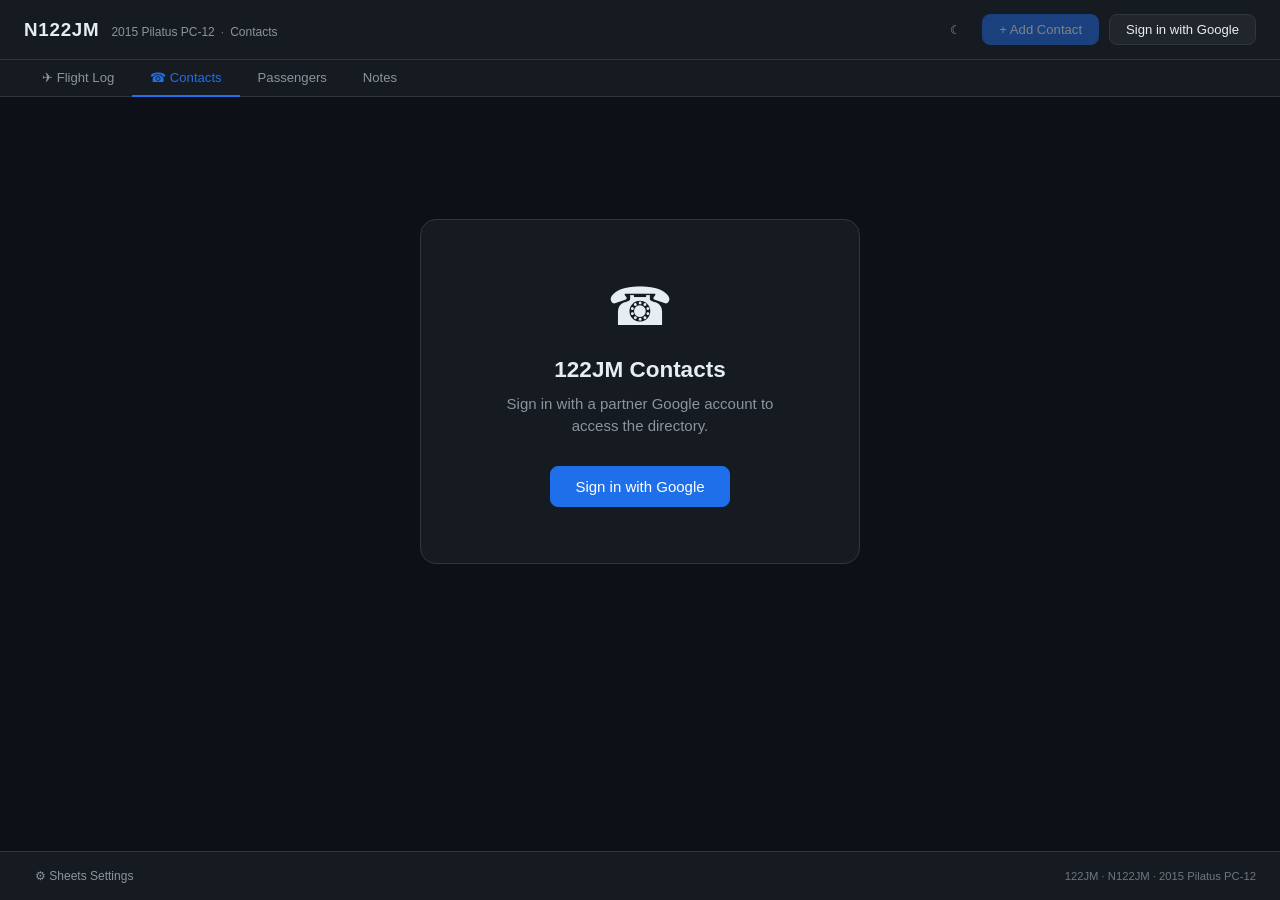
==== contacts.html @ cbb5fbb9 "Add Contacts, Passengers, and Notes tabs" ====
<!DOCTYPE html>
<html lang="en">
<head>
  <meta charset="UTF-8" />
  <meta name="viewport" content="width=device-width, initial-scale=1.0" />
  <title>122JM Contacts — Pilatus PC-12</title>
  <link rel="stylesheet" href="styles.css" />
  <!-- Apply saved theme before paint to avoid flash -->
  <script>
    (function(){
      var t = localStorage.getItem('122jm_theme') || 'dark';
      document.documentElement.setAttribute('data-theme', t);
    })();
  </script>
</head>
<body>

  <!-- ── Header ── -->
  <header class="app-header">
    <div class="header-inner">
      <div class="header-brand">
        <span class="tail-number">N122JM</span>
        <div class="header-subtitle">
          <span>2015 Pilatus PC-12</span>
          <span class="sep">·</span>
          <span>Contacts</span>
        </div>
      </div>
      <div class="header-actions">
        <button id="btn-theme" class="btn btn-ghost btn-sm" title="Switch to light mode">&#9790;</button>
        <button id="btn-add-contact" class="btn btn-primary" disabled>+ Add Contact</button>
        <div id="auth-section">
          <button id="btn-signin" class="btn btn-secondary">Sign in with Google</button>
          <button id="btn-signout" class="btn btn-ghost" style="display:none;">Sign Out</button>
        </div>
      </div>
    </div>
  </header>

  <!-- ── Nav ── -->
  <nav class="app-nav">
    <a href="index.html"      class="nav-tab">&#9992; Flight Log</a>
    <a href="contacts.html"   class="nav-tab active">&#9742; Contacts</a>
    <a href="passengers.html" class="nav-tab">Passengers</a>
    <a href="notes.html"      class="nav-tab">Notes</a>
  </nav>

  <!-- ── Main ── -->
  <main class="app-main">

    <!-- Auth prompt (shown when signed out) -->
    <div id="auth-prompt" class="auth-prompt">
      <div class="auth-card">
        <div class="auth-icon">&#9742;</div>
        <h2>122JM Contacts</h2>
        <p>Sign in with a partner Google account to access the directory.</p>
        <button id="btn-signin-card" class="btn btn-primary btn-lg">Sign in with Google</button>
      </div>
    </div>

    <!-- App content (shown when signed in) -->
    <div id="app-content" style="display:none;">

      <!-- Controls -->
      <section class="contacts-controls">
        <div class="contacts-controls-left">
          <div class="search-ac-wrap">
            <input type="text" id="search-input" class="search-input"
                   placeholder="Search name, category, airport…"
                   autocomplete="off" spellcheck="false" />
          </div>
          <select id="filter-category" class="filter-select">
            <option value="">All Categories</option>
            <option>Pilot</option>
            <option>Maintenance</option>
            <option>Avionics</option>
            <option>Fuel</option>
            <option>FBO</option>
            <option>Detailing</option>
            <option>Insurance</option>
            <option>Parts</option>
            <option>Charter</option>
            <option>Legal</option>
            <option>Other</option>
          </select>
        </div>
        <div class="contacts-controls-right">
          <span id="contact-count" class="contacts-count"></span>
          <button id="btn-refresh" class="btn btn-ghost btn-sm" title="Refresh from Google Sheets">&#8635; Refresh</button>
        </div>
      </section>

      <!-- Contacts grid -->
      <section>
        <div class="contacts-grid" id="contacts-grid"></div>
        <div id="contacts-empty" class="contacts-empty" style="display:none;">No contacts yet. Click "+ Add Contact" to add the first entry.</div>
        <div id="contacts-loading" class="contacts-loading">Loading contacts&hellip;</div>
      </section>

    </div><!-- /app-content -->
  </main>

  <!-- ── Add / Edit Contact Modal ── -->
  <div id="contact-modal" class="modal-overlay" style="display:none;" role="dialog" aria-modal="true" aria-labelledby="contact-modal-title">
    <div class="modal">
      <div class="modal-header">
        <h2 id="contact-modal-title">Add Contact</h2>
        <button class="modal-close" id="contact-modal-close" aria-label="Close">&#10005;</button>
      </div>
      <form id="contact-form" class="modal-body" novalidate>

        <!-- Name -->
        <div class="form-row">
          <div class="form-group" style="grid-column: 1 / -1;">
            <label for="c-name">Name</label>
            <input type="text" id="c-name" name="name" placeholder="Full name or company" required />
          </div>
        </div>

        <!-- Phone + Email -->
        <div class="form-row">
          <div class="form-group">
            <label for="c-phone">Phone</label>
            <input type="tel" id="c-phone" name="phone" placeholder="+1 650 555 1234" />
          </div>
          <div class="form-group">
            <label for="c-email">Email</label>
            <input type="email" id="c-email" name="email" placeholder="name@example.com" />
          </div>
        </div>

        <!-- Home Airport -->
        <div class="form-row">
          <div class="form-group">
            <label for="c-airport">Home Airport</label>
            <div class="airport-ac-wrap">
              <input type="text" id="c-airport" name="airport"
                     placeholder="KSQL or San Carlos"
                     maxlength="40" autocomplete="off" spellcheck="false" />
            </div>
          </div>
        </div>

        <!-- Categories -->
        <div class="form-row">
          <div class="form-group" style="grid-column: 1 / -1;">
            <label>Categories</label>
            <div class="cat-checks" id="cat-checks">
              <label class="cat-check-item"><input type="checkbox" name="cat" value="Pilot"> Pilot</label>
              <label class="cat-check-item"><input type="checkbox" name="cat" value="Maintenance"> Maintenance</label>
              <label class="cat-check-item"><input type="checkbox" name="cat" value="Avionics"> Avionics</label>
              <label class="cat-check-item"><input type="checkbox" name="cat" value="Fuel"> Fuel</label>
              <label class="cat-check-item"><input type="checkbox" name="cat" value="FBO"> FBO</label>
              <label class="cat-check-item"><input type="checkbox" name="cat" value="Detailing"> Detailing</label>
              <label class="cat-check-item"><input type="checkbox" name="cat" value="Insurance"> Insurance</label>
              <label class="cat-check-item"><input type="checkbox" name="cat" value="Parts"> Parts</label>
              <label class="cat-check-item"><input type="checkbox" name="cat" value="Charter"> Charter</label>
              <label class="cat-check-item"><input type="checkbox" name="cat" value="Legal"> Legal</label>
              <label class="cat-check-item"><input type="checkbox" name="cat" value="Other"> Other</label>
            </div>
          </div>
        </div>

        <!-- Notes -->
        <div class="form-row">
          <div class="form-group" style="grid-column: 1 / -1;">
            <label for="c-notes">Notes</label>
            <textarea id="c-notes" name="notes" placeholder="Anything useful — schedule, rates, preferences…"></textarea>
          </div>
        </div>

        <div id="contact-form-error" class="form-error" style="display:none;"></div>

        <div class="modal-footer">
          <button type="button" class="btn btn-ghost" id="contact-modal-cancel">Cancel</button>
          <button type="submit" class="btn btn-primary" id="contact-modal-submit">Save Contact</button>
        </div>

      </form>
    </div>
  </div>

  <!-- ── Delete Confirm Modal ── -->
  <div id="delete-modal" class="modal-overlay" style="display:none;" role="dialog" aria-modal="true">
    <div class="modal modal-sm">
      <div class="modal-header">
        <h2>Delete Contact?</h2>
        <button class="modal-close" id="delete-modal-close">&#10005;</button>
      </div>
      <div class="modal-body">
        <p id="delete-modal-body">Are you sure you want to delete this contact? This cannot be undone.</p>
      </div>
      <div class="modal-footer">
        <button class="btn btn-ghost" id="delete-cancel">Cancel</button>
        <button class="btn btn-danger" id="delete-confirm">Delete</button>
      </div>
    </div>
  </div>

  <!-- ── Config Modal ── -->
  <div id="config-modal" class="modal-overlay" style="display:none;" role="dialog" aria-modal="true">
    <div class="modal modal-sm">
      <div class="modal-header">
        <h2>Google Sheets Setup</h2>
        <button class="modal-close" id="config-modal-close">&#10005;</button>
      </div>
      <div class="modal-body">
        <p class="config-intro">Enter your Google Sheets credentials to connect the logbook.</p>
        <div class="form-group">
          <label for="cfg-client-id">OAuth Client ID</label>
          <input type="text" id="cfg-client-id" placeholder="xxxx.apps.googleusercontent.com" />
        </div>
        <div class="form-group" style="margin-top:12px;">
          <label for="cfg-sheet-id">Spreadsheet ID</label>
          <input type="text" id="cfg-sheet-id" placeholder="1BxiMVs0XRA5nFMdKvBdBZjgmUUqptlbs74OgVE2upms" />
        </div>
        <div class="form-group" style="margin-top:12px;">
          <label for="cfg-contacts-sheet-name">Contacts Tab Name</label>
          <input type="text" id="cfg-contacts-sheet-name" placeholder="Contacts" value="Contacts" />
        </div>
        <div id="config-error" class="form-error" style="display:none;"></div>
      </div>
      <div class="modal-footer">
        <button class="btn btn-ghost" id="config-cancel">Cancel</button>
        <button class="btn btn-primary" id="config-save">Save &amp; Connect</button>
      </div>
    </div>
  </div>

  <!-- ── Footer ── -->
  <footer class="app-footer">
    <button class="btn btn-ghost btn-sm" id="btn-settings">&#9881; Sheets Settings</button>
    <span class="footer-note">122JM &middot; N122JM &middot; 2015 Pilatus PC-12</span>
  </footer>

  <script src="js/config.js"></script>
  <script src="js/airports.js"></script>
  <script src="js/auth.js"></script>
  <script src="js/sheets.js"></script>
  <script src="js/contacts-app.js"></script>
</body>
</html>
---- styles.css ----
/* ── Reset & Base ── */
*, *::before, *::after { box-sizing: border-box; margin: 0; padding: 0; }

/* ── Dark theme (default) ── */
:root {
  --bg:        #0d1117;
  --bg2:       #161b22;
  --bg3:       #21262d;
  --border:    #30363d;
  --text:      #e6edf3;
  --text2:     #8b949e;
  --text3:     #6e7681;
  --primary:   #1f6feb;
  --primary-h: #388bfd;
  --danger:    #da3633;
  --danger-h:  #f85149;
  --success:   #3fb950;
  --amber:     #d29922;
  --radius:    8px;
  --shadow:    0 4px 24px rgba(0,0,0,.5);
  --font:      -apple-system, BlinkMacSystemFont, "Segoe UI", Helvetica, Arial, sans-serif;

  /* partner color palette */
  --p1: #388bfd;   /* Stephen */
  --p2: #3fb950;   /* Euan    */
  --p3: #d29922;   /* Guido   */
  --p4: #bc8cff;   /* Jeff    */
}

/* ── Light theme ── */
html[data-theme="light"] {
  --bg:        #e8e9eb;
  --bg2:       #f2f2f3;
  --bg3:       #dfe0e2;
  --border:    #c4c5c7;
  --text:      #1a1a1a;
  --text2:     #4a4a4a;
  --text3:     #7a7a7a;
  --primary:   #0969da;
  --primary-h: #0550ae;
  --danger:    #cf222e;
  --danger-h:  #a40e26;
  --success:   #1a7f37;
  --amber:     #9a6700;
  --shadow:    0 4px 24px rgba(0,0,0,.12);

  /* partner color palette — slightly richer for light bg */
  --p1: #0969da;   /* Stephen */
  --p2: #1a7f37;   /* Euan    */
  --p3: #9a6700;   /* Guido   */
  --p4: #8250df;   /* Jeff    */
}

/* Light-mode specific overrides (hardcoded rgba values that invert poorly) */
html[data-theme="light"] tbody tr:hover       { background: rgba(0,0,0,.04); }
html[data-theme="light"] .modal-overlay       { background: rgba(0,0,0,.4); }
html[data-theme="light"] .airport-dropdown    { box-shadow: 0 8px 24px rgba(0,0,0,.14); }
html[data-theme="light"] .search-dropdown     { box-shadow: 0 8px 28px rgba(0,0,0,.14); }
html[data-theme="light"] .stat-card-hobbs     { border-color: rgba(9,105,218,.35); background: rgba(9,105,218,.07); }
html[data-theme="light"] .partner-badge       { background: rgba(9,105,218,.12);  color: var(--p1); }
html[data-theme="light"] .partner-badge.p2    { background: rgba(26,127,55,.12);  color: var(--p2); }
html[data-theme="light"] .partner-badge.p3    { background: rgba(154,103,0,.12);  color: var(--p3); }
html[data-theme="light"] .partner-badge.p4    { background: rgba(130,80,223,.12); color: var(--p4); }
html[data-theme="light"] .partner-badge.pf    { background: rgba(100,110,120,.1); color: var(--text3); }
html[data-theme="light"] .partner-badge.ps    { background: rgba(154,103,0,.12);  color: var(--amber); }
html[data-theme="light"] .partner-badge.pc    { background: rgba(26,127,55,.10);  color: var(--success); }
html[data-theme="light"] .partner-badge.pu    { background: var(--bg3); color: var(--text3); }
html[data-theme="light"] .s-cat-airport       { background: rgba(9,105,218,.15);  color: var(--primary); }
html[data-theme="light"] .s-cat-operator      { background: rgba(26,127,55,.15);  color: var(--success); }
html[data-theme="light"] .s-cat-pilot         { background: rgba(130,80,223,.15); color: var(--p4); }
html[data-theme="light"] .s-cat-type          { background: rgba(154,103,0,.15);  color: var(--amber); }
html[data-theme="light"] .form-error          { background: rgba(207,34,46,.1); }

html { font-size: 15px; }
body {
  font-family: var(--font);
  background: var(--bg);
  color: var(--text);
  min-height: 100vh;
  display: flex;
  flex-direction: column;
}

/* ── Header ── */
.app-header {
  background: var(--bg2);
  border-bottom: 1px solid var(--border);
  padding: 0 24px;
  height: 60px;
  position: sticky;
  top: 0;
  z-index: 100;
}
.header-inner {
  max-width: 1400px;
  margin: 0 auto;
  height: 100%;
  display: flex;
  align-items: center;
  justify-content: space-between;
  gap: 16px;
}
.header-brand { display: flex; align-items: baseline; gap: 12px; }
.tail-number {
  font-size: 1.25rem;
  font-weight: 700;
  letter-spacing: .04em;
  color: var(--text);
}
.header-subtitle {
  display: flex;
  gap: 6px;
  font-size: .8rem;
  color: var(--text2);
}
.sep { color: var(--text3); }
.header-actions { display: flex; align-items: center; gap: 10px; }

/* ── Buttons ── */
.btn {
  display: inline-flex;
  align-items: center;
  gap: 6px;
  padding: 7px 16px;
  font-size: .875rem;
  font-weight: 500;
  border-radius: var(--radius);
  border: 1px solid transparent;
  cursor: pointer;
  transition: background .15s, border-color .15s, opacity .15s;
  white-space: nowrap;
}
.btn:disabled { opacity: .45; cursor: not-allowed; }
.btn-primary   { background: var(--primary);  color: #fff; border-color: var(--primary); }
.btn-primary:not(:disabled):hover { background: var(--primary-h); border-color: var(--primary-h); }
.btn-secondary { background: var(--bg3); color: var(--text); border-color: var(--border); }
.btn-secondary:hover { border-color: var(--text2); }
.btn-ghost     { background: transparent; color: var(--text2); border-color: transparent; }
.btn-ghost:hover { background: var(--bg3); color: var(--text); }
.btn-danger    { background: var(--danger); color: #fff; border-color: var(--danger); }
.btn-danger:hover { background: var(--danger-h); }
.btn-lg  { padding: 11px 24px; font-size: 1rem; }
.btn-sm  { padding: 4px 10px; font-size: .8rem; }

/* ── Main ── */
.app-main {
  flex: 1;
  max-width: 1400px;
  width: 100%;
  margin: 0 auto;
  padding: 24px;
}

/* ── Auth Prompt ── */
.auth-prompt {
  display: flex;
  align-items: center;
  justify-content: center;
  min-height: 60vh;
}
.auth-card {
  background: var(--bg2);
  border: 1px solid var(--border);
  border-radius: 16px;
  padding: 56px 64px;
  text-align: center;
  max-width: 440px;
  width: 100%;
}
.auth-icon { font-size: 3.5rem; margin-bottom: 20px; }
.auth-card h2 { font-size: 1.5rem; margin-bottom: 10px; }
.auth-card p { color: var(--text2); margin-bottom: 28px; line-height: 1.5; }

/* ── Dashboard ── */
.dashboard { margin-bottom: 24px; }

/* Date range bar */
.range-bar {
  display: flex;
  align-items: center;
  gap: 6px;
  margin-bottom: 14px;
  flex-wrap: wrap;
}
.range-btn {
  background: var(--bg3);
  border: 1px solid var(--border);
  border-radius: 20px;
  color: var(--text2);
  cursor: pointer;
  font-size: .8rem;
  font-weight: 500;
  padding: 4px 14px;
  transition: all .15s;
}
.range-btn:hover  { border-color: var(--text2); color: var(--text); }
.range-btn.active { background: var(--primary); border-color: var(--primary); color: #fff; }
.range-custom { display: flex; align-items: center; gap: 6px; margin-left: 4px; }
.range-date-input {
  background: var(--bg3);
  border: 1px solid var(--border);
  border-radius: var(--radius);
  color: var(--text);
  font-size: .8rem;
  padding: 4px 8px;
  outline: none;
}
.range-date-input:focus { border-color: var(--primary); }
.range-sep   { color: var(--text3); font-size: .8rem; }
.range-label { font-size: .78rem; color: var(--text3); margin-left: 6px; }

.dashboard-grid {
  display: grid;
  grid-template-columns: repeat(auto-fit, minmax(160px, 1fr));
  gap: 12px;
  margin-bottom: 20px;
}
.stat-card {
  background: var(--bg2);
  border: 1px solid var(--border);
  border-radius: var(--radius);
  padding: 18px 20px;
}
.stat-card-hobbs { border-color: rgba(56,139,253,.4); background: rgba(56,139,253,.06); }
.stat-label    { font-size: .75rem; color: var(--text2); text-transform: uppercase; letter-spacing: .06em; margin-bottom: 6px; }
.stat-value    { font-size: 1.75rem; font-weight: 700; font-variant-numeric: tabular-nums; }
.stat-sublabel { font-size: .7rem; color: var(--text3); margin-top: 4px; }

.section-title { font-size: .85rem; color: var(--text2); text-transform: uppercase; letter-spacing: .06em; margin-bottom: 12px; }
.partner-breakdown { background: var(--bg2); border: 1px solid var(--border); border-radius: var(--radius); padding: 18px 20px; }
.partner-grid {
  display: grid;
  grid-template-columns: repeat(auto-fit, minmax(220px, 1fr));
  gap: 12px;
}
.partner-card {
  background: var(--bg3);
  border-radius: 6px;
  padding: 14px 16px;
  border-left: 3px solid var(--p1);
}
/* Current partners — colour by position */
.partner-card:nth-child(1) { border-left-color: var(--p1); }
.partner-card:nth-child(2) { border-left-color: var(--p2); }
.partner-card:nth-child(3) { border-left-color: var(--p3); }
.partner-card:nth-child(4) { border-left-color: var(--p4); }
/* Former / shared / charter — muted */
.partner-card-other {
  border-left-color: var(--border) !important;
  opacity: .75;
}

/* "See Others" toggle */
.others-toggle-row {
  grid-column: 1 / -1;   /* span full width of partner-grid */
  margin-top: 4px;
}
.others-toggle {
  background: none;
  border: 1px solid var(--border);
  border-radius: 6px;
  color: var(--text3);
  cursor: pointer;
  font-size: .8rem;
  padding: 5px 12px;
  display: flex;
  align-items: center;
  gap: 7px;
  transition: color .15s, border-color .15s;
}
.others-toggle:hover, .others-toggle.open { color: var(--text2); border-color: var(--text3); }
.others-toggle-arrow { font-size: .65rem; transition: transform .15s; }
.others-toggle-count { color: var(--text3); font-size: .75rem; }
.others-grid {
  grid-column: 1 / -1;
  display: grid;
  grid-template-columns: repeat(auto-fit, minmax(220px, 1fr));
  gap: 12px;
  margin-top: 8px;
}
.op-tag {
  display: inline-block;
  font-size: .65rem;
  font-weight: 500;
  text-transform: uppercase;
  letter-spacing: .05em;
  background: var(--bg2);
  color: var(--text3);
  border-radius: 4px;
  padding: 1px 5px;
  margin-left: 6px;
  vertical-align: middle;
}
.partner-card:nth-child(4) { border-left-color: var(--p4); }
.partner-name { font-weight: 600; font-size: .9rem; margin-bottom: 8px; }
.partner-stats { display: flex; gap: 16px; flex-wrap: wrap; }
.partner-stat { font-size: .8rem; color: var(--text2); }
.partner-stat strong { color: var(--text); font-weight: 600; }

/* ── Controls Bar ── */
.controls-bar {
  display: flex;
  align-items: center;
  justify-content: space-between;
  gap: 12px;
  margin-bottom: 12px;
  flex-wrap: wrap;
}
.controls-left { display: flex; gap: 8px; flex-wrap: wrap; flex: 1; }
.controls-right { display: flex; align-items: center; gap: 10px; }
.row-count { font-size: .8rem; color: var(--text3); }

.search-input, .filter-select {
  background: var(--bg2);
  border: 1px solid var(--border);
  border-radius: var(--radius);
  color: var(--text);
  padding: 6px 12px;
  font-size: .875rem;
  outline: none;
  transition: border-color .15s;
}
.search-input { width: 220px; }
.filter-select { cursor: pointer; }
.search-input:focus, .filter-select:focus { border-color: var(--primary); }

/* ── Table ── */
.table-section { overflow: hidden; }
.table-wrapper {
  background: var(--bg2);
  border: 1px solid var(--border);
  border-radius: var(--radius);
  overflow-x: auto;
}
table {
  width: 100%;
  border-collapse: collapse;
  font-size: .875rem;
}
thead { background: var(--bg3); }
th {
  padding: 10px 14px;
  text-align: left;
  font-weight: 600;
  font-size: .75rem;
  text-transform: uppercase;
  letter-spacing: .05em;
  color: var(--text2);
  white-space: nowrap;
  border-bottom: 1px solid var(--border);
  user-select: none;
}
th.sortable { cursor: pointer; }
th.sortable:hover { color: var(--text); }
th.sorted-asc::after  { content: " ▲"; color: var(--primary); }
th.sorted-desc::after { content: " ▼"; color: var(--primary); }
th.num, td.num { text-align: right; }
th.actions-col { width: 80px; }

td {
  padding: 9px 14px;
  border-bottom: 1px solid var(--border);
  white-space: nowrap;
  vertical-align: middle;
}
tr:last-child td { border-bottom: none; }
tbody tr:hover { background: rgba(255,255,255,.03); }

td.airport { font-family: "SF Mono", "Consolas", monospace; font-weight: 600; font-size: .8rem; letter-spacing: .05em; }
td.hobbs   { font-family: "SF Mono", "Consolas", monospace; font-size: .8rem; }
td.duration-col { font-family: "SF Mono", "Consolas", monospace; font-size: .8rem; color: var(--text2); }

.partner-badge {
  display: inline-block;
  padding: 2px 8px;
  border-radius: 12px;
  font-size: .75rem;
  font-weight: 600;
  background: rgba(56,139,253,.15);
  color: var(--p1);
}
/* Current partners */
.partner-badge.p2 { background: rgba(63,185,80,.15);  color: var(--p2); }
.partner-badge.p3 { background: rgba(210,153,34,.15); color: var(--p3); }
.partner-badge.p4 { background: rgba(188,140,255,.15);color: var(--p4); }
/* Former partners */
.partner-badge.pf { background: rgba(139,148,158,.12); color: var(--text3); }
/* Shared / Maintenance */
.partner-badge.ps { background: rgba(210,153,34,.12);  color: var(--amber); }
/* Charter */
.partner-badge.pc { background: rgba(63,185,80,.10);   color: #2ea043; }
/* Unknown */
.partner-badge.pu { background: var(--bg3); color: var(--text3); }

.purpose-badge {
  display: inline-block;
  padding: 2px 8px;
  border-radius: 4px;
  font-size: .75rem;
  background: var(--bg3);
  color: var(--text2);
}

.action-btns { display: flex; gap: 4px; }
.btn-icon {
  background: none;
  border: none;
  cursor: pointer;
  color: var(--text3);
  font-size: .9rem;
  padding: 4px 6px;
  border-radius: 4px;
  transition: color .15s, background .15s;
}
.btn-icon:hover { color: var(--text); background: var(--bg3); }
.btn-icon.danger:hover { color: var(--danger-h); }

.table-empty, .table-loading {
  padding: 60px 20px;
  text-align: center;
  color: var(--text2);
  font-size: .9rem;
}

/* ── Modals ── */
.modal-overlay {
  position: fixed;
  inset: 0;
  background: rgba(0,0,0,.65);
  display: flex;
  align-items: center;
  justify-content: center;
  z-index: 200;
  padding: 20px;
  backdrop-filter: blur(3px);
}
.modal {
  background: var(--bg2);
  border: 1px solid var(--border);
  border-radius: 12px;
  width: 100%;
  max-width: 560px;
  box-shadow: var(--shadow);
  max-height: 90vh;
  overflow-y: auto;
}
.modal-sm { max-width: 420px; }
.modal-header {
  display: flex;
  align-items: center;
  justify-content: space-between;
  padding: 20px 24px 0;
}
.modal-header h2 { font-size: 1.1rem; }
.modal-close {
  background: none;
  border: none;
  color: var(--text2);
  cursor: pointer;
  font-size: 1rem;
  padding: 4px 8px;
  border-radius: 4px;
}
.modal-close:hover { color: var(--text); background: var(--bg3); }
.modal-body { padding: 20px 24px; }
.modal-footer {
  display: flex;
  justify-content: flex-end;
  gap: 8px;
  padding: 16px 24px 20px;
  border-top: 1px solid var(--border);
  margin-top: 8px;
}

/* ── Forms ── */
.form-row {
  display: grid;
  grid-template-columns: 1fr 1fr;
  gap: 14px;
  margin-bottom: 14px;
}
.form-group { display: flex; flex-direction: column; gap: 5px; }
.form-group label { font-size: .8rem; font-weight: 600; color: var(--text2); text-transform: uppercase; letter-spacing: .04em; }
.form-group input,
.form-group select {
  background: var(--bg3);
  border: 1px solid var(--border);
  border-radius: var(--radius);
  color: var(--text);
  padding: 8px 12px;
  font-size: .9rem;
  outline: none;
  transition: border-color .15s;
  width: 100%;
}
.form-group input:focus,
.form-group select:focus { border-color: var(--primary); }
.form-group input[readonly] { opacity: .6; cursor: not-allowed; }
.field-hint       { font-size: .75rem; color: var(--success); margin-top: 2px; min-height: 1em; white-space: nowrap; }
.field-hint.warn  { color: var(--amber); }
.form-error {
  background: rgba(218,54,51,.15);
  border: 1px solid var(--danger);
  border-radius: 6px;
  color: #f85149;
  font-size: .85rem;
  padding: 10px 14px;
  margin-top: 10px;
}

/* Config modal intro */
.config-intro { color: var(--text2); font-size: .875rem; margin-bottom: 16px; line-height: 1.5; }

/* ── Airport autocomplete ── */
.airport-ac-wrap {
  position: relative;
}
.airport-dropdown {
  position: absolute;
  left: 0;
  right: 0;
  top: calc(100% + 2px);
  background: var(--bg2);
  border: 1px solid var(--primary);
  border-radius: var(--radius);
  box-shadow: 0 8px 24px rgba(0,0,0,.6);
  z-index: 500;
  overflow: hidden;
  max-height: 280px;
  overflow-y: auto;
}
.airport-option {
  display: flex;
  align-items: baseline;
  gap: 8px;
  padding: 8px 12px;
  cursor: pointer;
  border-bottom: 1px solid var(--border);
  transition: background .1s;
}
.airport-option:last-child { border-bottom: none; }
.airport-option:hover,
.airport-option.active { background: rgba(31,111,235,.18); }
.ap-code {
  font-family: "SF Mono", "Consolas", monospace;
  font-size: .8rem;
  font-weight: 700;
  color: var(--primary-h);
  letter-spacing: .06em;
  min-width: 44px;
  flex-shrink: 0;
}
.ap-detail {
  font-size: .8rem;
  color: var(--text2);
  white-space: nowrap;
  overflow: hidden;
  text-overflow: ellipsis;
}

/* Airport code cell tooltip cue */
td.airport[title] { cursor: help; }
td.airport[title]:hover { color: var(--primary-h); }

/* ── Search bar autocomplete ── */
.search-ac-wrap {
  position: relative;
  display: inline-block;
}
.search-dropdown {
  position: absolute;
  left: 0;
  top: calc(100% + 4px);
  min-width: 320px;
  background: var(--bg2);
  border: 1px solid var(--primary);
  border-radius: var(--radius);
  box-shadow: 0 8px 28px rgba(0,0,0,.65);
  z-index: 400;
  overflow: hidden;
  max-height: 340px;
  overflow-y: auto;
}
.search-option {
  display: flex;
  align-items: center;
  gap: 8px;
  padding: 7px 12px;
  cursor: pointer;
  border-bottom: 1px solid var(--border);
  transition: background .1s;
}
.search-option:last-child { border-bottom: none; }
.search-option:hover,
.search-option.active { background: rgba(31,111,235,.18); }

/* Category badge pill */
.s-cat {
  display: inline-flex;
  align-items: center;
  justify-content: center;
  font-size: .65rem;
  font-weight: 700;
  letter-spacing: .03em;
  text-transform: uppercase;
  border-radius: 4px;
  padding: 1px 5px;
  min-width: 26px;
  flex-shrink: 0;
}
.s-cat-airport   { background: rgba(56,139,253,.25);  color: var(--primary-h); }
.s-cat-operator  { background: rgba(63,185,80,.20);   color: var(--success); }
.s-cat-pilot     { background: rgba(188,140,255,.20); color: var(--p4); }
.s-cat-type      { background: rgba(210,153,34,.20);  color: var(--amber); }
/* Contacts page search autosuggest */
.s-cat-contact   { background: rgba(56,139,253,.20);  color: var(--primary-h); }
.s-cat-category  { background: rgba(210,153,34,.20);  color: var(--amber); }

.s-main {
  font-size: .825rem;
  color: var(--text);
  flex: 1;
  white-space: nowrap;
  overflow: hidden;
  text-overflow: ellipsis;
}
.s-sub {
  font-size: .75rem;
  color: var(--text3);
  white-space: nowrap;
  flex-shrink: 0;
}

/* Pilot column in table */
td.pilot-col {
  font-size: .825rem;
  color: var(--text2);
  white-space: nowrap;
}

/* ── Page Nav Tabs ── */
.app-nav {
  background: var(--bg2);
  border-bottom: 1px solid var(--border);
  padding: 0 24px;
  display: flex;
  gap: 0;
}
.nav-tab {
  display: inline-flex;
  align-items: center;
  gap: 6px;
  padding: 10px 18px;
  font-size: .875rem;
  font-weight: 500;
  color: var(--text2);
  text-decoration: none;
  border-bottom: 2px solid transparent;
  margin-bottom: -1px;
  transition: color .15s, border-color .15s;
  white-space: nowrap;
}
.nav-tab:hover  { color: var(--text); }
.nav-tab.active { color: var(--primary); border-bottom-color: var(--primary); }

/* ── Contacts Page ── */
.contacts-controls {
  display: flex;
  align-items: center;
  justify-content: space-between;
  gap: 12px;
  margin-bottom: 16px;
  flex-wrap: wrap;
}
.contacts-controls-left  { display: flex; gap: 8px; flex-wrap: wrap; flex: 1; }
.contacts-controls-right { display: flex; align-items: center; gap: 10px; }
.contacts-count { font-size: .8rem; color: var(--text3); }

.contacts-grid {
  display: grid;
  grid-template-columns: repeat(auto-fill, minmax(280px, 1fr));
  gap: 14px;
}
.contacts-empty, .contacts-loading {
  padding: 60px 20px;
  text-align: center;
  color: var(--text2);
  font-size: .9rem;
}

/* Contact card */
.contact-card {
  background: var(--bg2);
  border: 1px solid var(--border);
  border-radius: var(--radius);
  padding: 16px 18px;
  display: flex;
  flex-direction: column;
  gap: 10px;
  transition: border-color .15s;
}
.contact-card:hover { border-color: var(--text3); }
.contact-card-top {
  display: flex;
  align-items: flex-start;
  justify-content: space-between;
  gap: 8px;
}
.contact-name {
  font-size: 1rem;
  font-weight: 700;
  color: var(--text);
  line-height: 1.3;
}
.contact-card-actions { display: flex; gap: 2px; flex-shrink: 0; }

/* Category badges */
.contact-cats { display: flex; flex-wrap: wrap; gap: 5px; }
.cat-badge {
  display: inline-block;
  padding: 2px 8px;
  border-radius: 12px;
  font-size: .7rem;
  font-weight: 600;
  white-space: nowrap;
}
.cat-c0  { background: rgba(188,140,255,.15); color: var(--p4); }
.cat-c1  { background: rgba(210,153,34,.15);  color: var(--amber); }
.cat-c2  { background: rgba(56,139,253,.15);  color: var(--primary-h); }
.cat-c3  { background: rgba(63,185,80,.15);   color: var(--success); }
.cat-c4  { background: rgba(255,122,89,.15);  color: #ff7a59; }
.cat-c5  { background: rgba(79,210,210,.15);  color: #4fd2d2; }
.cat-c6  { background: rgba(139,148,158,.15); color: var(--text2); }
.cat-c7  { background: rgba(255,183,77,.15);  color: #ffb74d; }
.cat-c8  { background: rgba(63,185,80,.12);   color: #56d364; }
.cat-c9  { background: rgba(218,54,51,.15);   color: var(--danger-h); }
.cat-c10 { background: var(--bg3);            color: var(--text3); }

/* Contact detail rows */
.contact-details { display: flex; flex-direction: column; gap: 5px; }
.contact-detail-row {
  display: flex;
  align-items: baseline;
  gap: 7px;
  font-size: .825rem;
}
.contact-detail-label {
  font-size: .7rem;
  font-weight: 600;
  text-transform: uppercase;
  letter-spacing: .05em;
  color: var(--text3);
  min-width: 34px;
  flex-shrink: 0;
}
.contact-detail-val { color: var(--text2); }
.contact-detail-val a {
  color: var(--primary-h);
  text-decoration: none;
}
.contact-detail-val a:hover { text-decoration: underline; }
.contact-airport-name { color: var(--text3); font-size: .75rem; margin-left: 4px; }

.contact-notes {
  font-size: .8rem;
  color: var(--text3);
  line-height: 1.5;
  display: -webkit-box;
  -webkit-line-clamp: 3;
  -webkit-box-orient: vertical;
  overflow: hidden;
  border-top: 1px solid var(--border);
  padding-top: 8px;
  margin-top: 2px;
}

/* Category checkbox pills in modal */
.cat-checks {
  display: flex;
  flex-wrap: wrap;
  gap: 6px;
}
.cat-check-item {
  display: inline-flex;
  align-items: center;
  cursor: pointer;
  background: var(--bg3);
  border: 1px solid var(--border);
  border-radius: 14px;
  padding: 4px 12px;
  font-size: .8rem;
  font-weight: 500;
  user-select: none;
  transition: background .1s, border-color .1s, color .1s;
  color: var(--text2);
}
.cat-check-item input[type="checkbox"] { display: none; }
.cat-check-item:has(input:checked) {
  background: var(--primary);
  border-color: var(--primary);
  color: #fff;
}

/* Textarea in modal */
.form-group textarea {
  background: var(--bg3);
  border: 1px solid var(--border);
  border-radius: var(--radius);
  color: var(--text);
  padding: 8px 12px;
  font-size: .9rem;
  font-family: var(--font);
  outline: none;
  transition: border-color .15s;
  width: 100%;
  resize: vertical;
  min-height: 72px;
}
.form-group textarea:focus { border-color: var(--primary); }

/* ── Footer ── */
.app-footer {
  border-top: 1px solid var(--border);
  padding: 12px 24px;
  display: flex;
  align-items: center;
  justify-content: space-between;
  background: var(--bg2);
}
.footer-note { font-size: .75rem; color: var(--text3); }

/* ── Passengers Page ── */
.pax-section        { margin-bottom: 10px; }
.pax-section-header {
  display: flex;
  align-items: center;
  justify-content: space-between;
  padding: 10px 16px;
  background: var(--bg2);
  border: 1px solid var(--border);
  border-radius: var(--radius);
  cursor: pointer;
  user-select: none;
  transition: border-color .15s;
}
.pax-section-header:hover { border-color: var(--text3); }
.pax-section-header.open  { border-radius: var(--radius) var(--radius) 0 0; }
.pax-section-title  { font-size: .9rem; font-weight: 700; display: flex; align-items: center; gap: 10px; }
.pax-partner-badge  { font-size: .75rem; font-weight: 500; padding: 1px 8px; border-radius: 10px; }
.pax-count          { font-size: .78rem; font-weight: 400; color: var(--text3); }
.pax-section-arrow  { color: var(--text3); font-size: .65rem; transition: transform .15s; }
.pax-section-header.open .pax-section-arrow { transform: rotate(90deg); }
.pax-section-add    { font-size: .75rem; }

.pax-rows {
  background: var(--bg2);
  border: 1px solid var(--border);
  border-top: none;
  border-radius: 0 0 var(--radius) var(--radius);
  overflow: hidden;
  display: none;
}
.pax-rows.open { display: block; }

.pax-row {
  display: grid;
  grid-template-columns: 20px 1fr 90px 150px 1fr 56px;
  align-items: center;
  gap: 12px;
  padding: 9px 16px;
  border-bottom: 1px solid var(--border);
  font-size: .875rem;
  transition: background .1s;
}
.pax-row:last-child { border-bottom: none; }
.pax-row:hover      { background: rgba(255,255,255,.03); }
.pax-row.selected   { background: rgba(31,111,235,.08); }
.pax-checkbox { cursor: pointer; accent-color: var(--primary); width: 15px; height: 15px; }
.pax-name     { font-weight: 600; }
.pax-weight   { font-family: "SF Mono","Consolas",monospace; font-size: .8rem; color: var(--text2); }
.pax-dob      { font-size: .78rem; color: var(--text3); }
.pax-email    { font-size: .78rem; color: var(--text3); overflow: hidden; text-overflow: ellipsis; white-space: nowrap; }
.pax-actions  { display: flex; gap: 2px; }

.pax-col-headers {
  display: grid;
  grid-template-columns: 20px 1fr 90px 150px 1fr 56px;
  gap: 12px;
  padding: 6px 16px;
  font-size: .7rem;
  font-weight: 600;
  text-transform: uppercase;
  letter-spacing: .05em;
  color: var(--text3);
  background: var(--bg3);
  border-bottom: 1px solid var(--border);
}

/* Weight calculator bar */
.weight-bar {
  position: fixed;
  bottom: 0; left: 0; right: 0;
  background: var(--bg2);
  border-top: 2px solid var(--primary);
  padding: 12px 24px 16px;
  z-index: 150;
  box-shadow: 0 -4px 24px rgba(0,0,0,.35);
  transform: translateY(100%);
  transition: transform .2s ease;
}
.weight-bar.visible         { transform: translateY(0); }
.weight-bar-inner           { max-width: 1400px; margin: 0 auto; display: flex; flex-direction: column; gap: 8px; }
.weight-bar-top             { display: flex; align-items: center; gap: 12px; flex-wrap: wrap; }
.weight-bar-chips           { display: flex; flex-wrap: wrap; gap: 5px; flex: 1; }
.weight-chip                { background: var(--bg3); border: 1px solid var(--border); border-radius: 12px; padding: 2px 10px; font-size: .78rem; color: var(--text2); white-space: nowrap; }
.weight-total               { font-size: 1.1rem; font-weight: 700; color: var(--primary-h); white-space: nowrap; flex-shrink: 0; }
.weight-copy-row            { display: flex; gap: 8px; align-items: center; }
.weight-copy-input          {
  flex: 1;
  background: var(--bg3);
  border: 1px solid var(--border);
  border-radius: var(--radius);
  color: var(--text);
  padding: 6px 10px;
  font-size: .8rem;
  font-family: "SF Mono","Consolas",monospace;
  outline: none;
}

/* ── Notes Page ── */
.notes-toolbar {
  display: flex;
  align-items: center;
  gap: 8px;
  margin-bottom: 16px;
  flex-wrap: wrap;
}
.note-filter-btn {
  background: var(--bg3);
  border: 1px solid var(--border);
  border-radius: 20px;
  color: var(--text2);
  cursor: pointer;
  font-size: .8rem;
  font-weight: 500;
  padding: 4px 14px;
  transition: all .15s;
}
.note-filter-btn:hover  { border-color: var(--text2); color: var(--text); }
.note-filter-btn.active { background: var(--primary); border-color: var(--primary); color: #fff; }
.note-unread-badge {
  display: inline-flex;
  align-items: center;
  justify-content: center;
  background: var(--primary);
  color: #fff;
  font-size: .65rem;
  font-weight: 700;
  border-radius: 8px;
  padding: 1px 5px;
  margin-left: 4px;
  min-width: 16px;
}

.notes-author-wrap { margin-left: auto; display: flex; align-items: center; gap: 6px; }
.notes-author-label { font-size: .78rem; color: var(--text3); white-space: nowrap; }
.notes-author-input {
  background: var(--bg3);
  border: 1px solid var(--border);
  border-radius: var(--radius);
  color: var(--text);
  padding: 4px 10px;
  font-size: .8rem;
  width: 150px;
  outline: none;
}
.notes-author-input:focus { border-color: var(--primary); }

.notes-grid {
  display: grid;
  grid-template-columns: repeat(auto-fill, minmax(340px, 1fr));
  gap: 14px;
  align-items: start;
}
.notes-empty, .notes-loading {
  padding: 60px 20px;
  text-align: center;
  color: var(--text2);
  font-size: .9rem;
}

/* Note card */
.note-card {
  background: var(--bg2);
  border: 1px solid var(--border);
  border-left: 3px solid var(--border);
  border-radius: var(--radius);
  padding: 16px 18px;
  display: flex;
  flex-direction: column;
  gap: 10px;
}
.note-card.is-unread { border-left-color: var(--primary); }
.note-card.is-pinned { border-left-color: var(--amber);   }
.note-card.is-pinned.is-unread { border-left-color: var(--primary); }

.note-card-top    { display: flex; align-items: flex-start; gap: 8px; }
.note-title       { font-weight: 700; font-size: .95rem; line-height: 1.4; flex: 1; word-break: break-word; }
.note-card-btns   { display: flex; gap: 2px; flex-shrink: 0; align-items: center; }
.btn-pin          { background: none; border: none; cursor: pointer; color: var(--text3); font-size: 1rem; padding: 3px 5px; border-radius: 4px; line-height: 1; transition: color .15s, background .15s; }
.btn-pin:hover    { color: var(--amber); background: var(--bg3); }
.btn-pin.active   { color: var(--amber); }
.note-body        { font-size: .85rem; color: var(--text2); line-height: 1.65; white-space: pre-wrap; word-break: break-word; }
.note-body a      { color: var(--primary-h); text-decoration: none; }
.note-body a:hover { text-decoration: underline; }
.note-meta        { display: flex; align-items: center; justify-content: space-between; gap: 8px; padding-top: 8px; border-top: 1px solid var(--border); }
.note-byline      { font-size: .75rem; color: var(--text3); }
.note-read-btn    { background: none; border: 1px solid var(--border); border-radius: 10px; color: var(--text3); cursor: pointer; font-size: .7rem; padding: 2px 9px; white-space: nowrap; transition: all .15s; }
.note-read-btn:hover { border-color: var(--text2); color: var(--text2); }

/* URL link preview cards */
.url-previews         { display: flex; flex-direction: column; gap: 6px; }
.url-preview          {
  display: flex;
  align-items: flex-start;
  gap: 10px;
  background: var(--bg3);
  border: 1px solid var(--border);
  border-radius: 6px;
  padding: 8px 10px;
  text-decoration: none;
  color: inherit;
  overflow: hidden;
  transition: border-color .15s;
}
.url-preview:hover     { border-color: var(--text3); }
.url-fav               { width: 16px; height: 16px; flex-shrink: 0; margin-top: 2px; }
.url-preview-body      { flex: 1; min-width: 0; display: flex; flex-direction: column; gap: 2px; }
.url-domain            { font-size: .7rem; color: var(--text3); }
.url-title             { font-size: .8rem; font-weight: 600; color: var(--text); white-space: nowrap; overflow: hidden; text-overflow: ellipsis; }
.url-desc              { font-size: .75rem; color: var(--text2); overflow: hidden; display: -webkit-box; -webkit-line-clamp: 2; -webkit-box-orient: vertical; }
.url-thumb             { width: 60px; height: 60px; object-fit: cover; border-radius: 4px; flex-shrink: 0; }

/* Note modal textarea */
.note-modal-hint { font-size: .75rem; color: var(--text3); margin-top: 4px; }
.form-group textarea.note-textarea { min-height: 200px; }

/* Light mode overrides for new pages */
html[data-theme="light"] .pax-row:hover            { background: rgba(0,0,0,.04); }
html[data-theme="light"] .pax-row.selected         { background: rgba(9,105,218,.08); }
html[data-theme="light"] .weight-bar               { box-shadow: 0 -4px 20px rgba(0,0,0,.1); }
html[data-theme="light"] .note-card.is-unread .note-title { color: var(--text); }

/* ── Responsive ── */
@media (max-width: 640px) {
  .app-main { padding: 12px; }
  .form-row { grid-template-columns: 1fr; }
  .search-input { width: 100%; }
  .auth-card { padding: 32px 24px; }
  .partner-grid { grid-template-columns: 1fr; }
  .dashboard-grid { grid-template-columns: repeat(2, 1fr); }
}
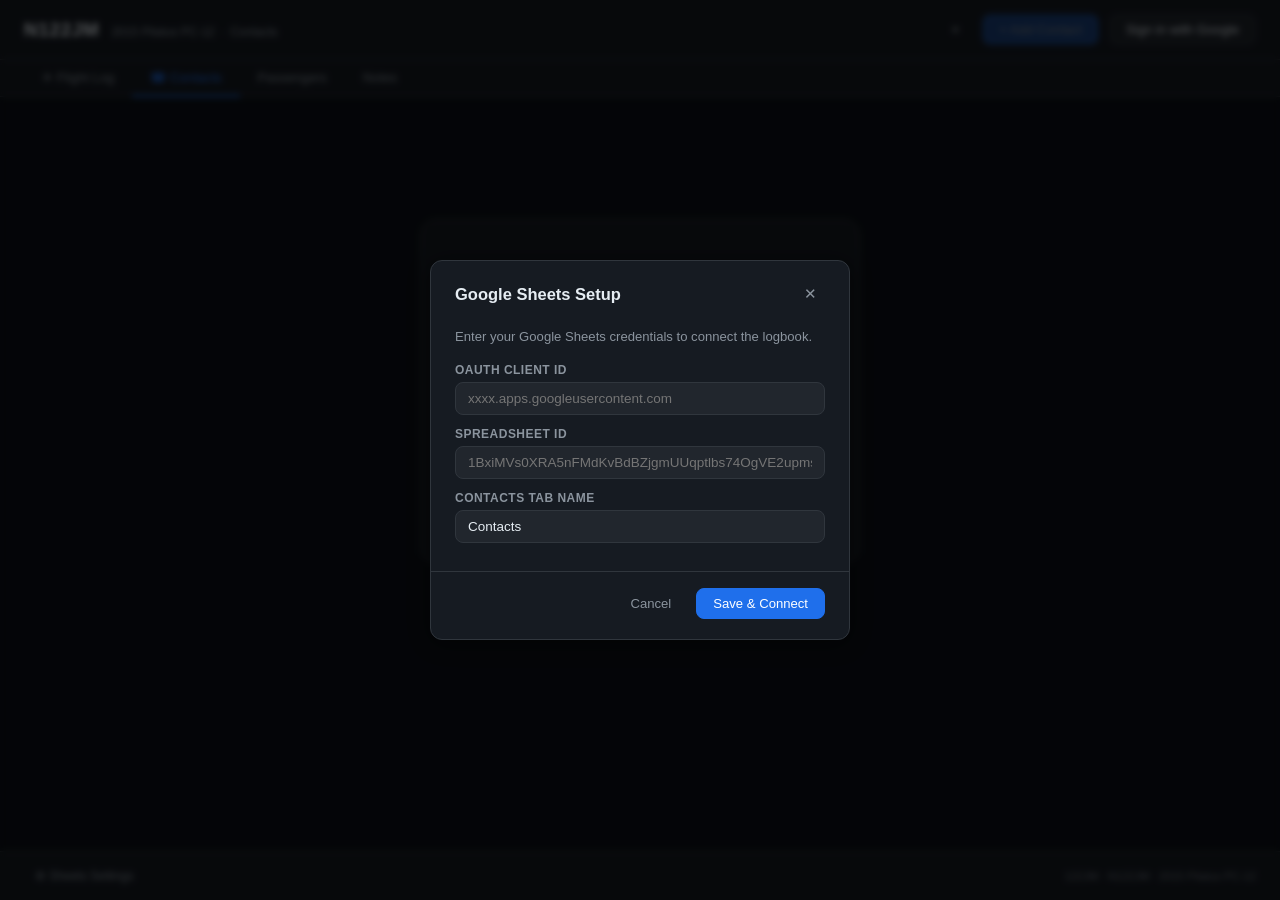
==== commit b7602bfc: "Add Partner category to contacts; collapsible year sections in flight log" ====
--- a/contacts.html
+++ b/contacts.html
@@ -71,6 +71,7 @@
           </div>
           <select id="filter-category" class="filter-select">
             <option value="">All Categories</option>
+            <option>Partner</option>
             <option>Pilot</option>
             <option>Maintenance</option>
             <option>Avionics</option>
@@ -146,6 +147,7 @@
           <div class="form-group" style="grid-column: 1 / -1;">
             <label>Categories</label>
             <div class="cat-checks" id="cat-checks">
+              <label class="cat-check-item"><input type="checkbox" name="cat" value="Partner"> Partner</label>
               <label class="cat-check-item"><input type="checkbox" name="cat" value="Pilot"> Pilot</label>
               <label class="cat-check-item"><input type="checkbox" name="cat" value="Maintenance"> Maintenance</label>
               <label class="cat-check-item"><input type="checkbox" name="cat" value="Avionics"> Avionics</label>
--- a/styles.css
+++ b/styles.css
@@ -366,6 +366,45 @@
 tr:last-child td { border-bottom: none; }
 tbody tr:hover { background: rgba(255,255,255,.03); }
 
+/* ── Year section header rows ── */
+.year-header-row {
+  cursor: pointer;
+  user-select: none;
+  background: var(--bg3);
+}
+.year-header-row:hover { background: var(--bg2); }
+.year-header-row td {
+  padding: 7px 16px;
+  border-bottom: 2px solid var(--border);
+  border-top: 2px solid var(--border);
+}
+.year-header-row:first-child td { border-top: none; }
+.year-header-inner {
+  display: flex;
+  align-items: center;
+  gap: 10px;
+}
+.year-header-arrow {
+  display: inline-block;
+  font-size: .6rem;
+  color: var(--text3);
+  transition: transform .18s;
+  width: 10px;
+  text-align: center;
+}
+.year-header-arrow.open { transform: rotate(90deg); }
+.year-header-label {
+  font-size: .95rem;
+  font-weight: 700;
+  letter-spacing: .03em;
+  color: var(--text);
+}
+.year-header-stats {
+  font-size: .78rem;
+  font-weight: 400;
+  color: var(--text3);
+}
+
 td.airport { font-family: "SF Mono", "Consolas", monospace; font-weight: 600; font-size: .8rem; letter-spacing: .05em; }
 td.hobbs   { font-family: "SF Mono", "Consolas", monospace; font-size: .8rem; }
 td.duration-col { font-family: "SF Mono", "Consolas", monospace; font-size: .8rem; color: var(--text2); }
@@ -735,6 +774,7 @@
 .cat-c8  { background: rgba(63,185,80,.12);   color: #56d364; }
 .cat-c9  { background: rgba(218,54,51,.15);   color: var(--danger-h); }
 .cat-c10 { background: var(--bg3);            color: var(--text3); }
+.cat-c11 { background: rgba(244,114,182,.15); color: #f472b6; }
 
 /* Contact detail rows */
 .contact-details { display: flex; flex-direction: column; gap: 5px; }
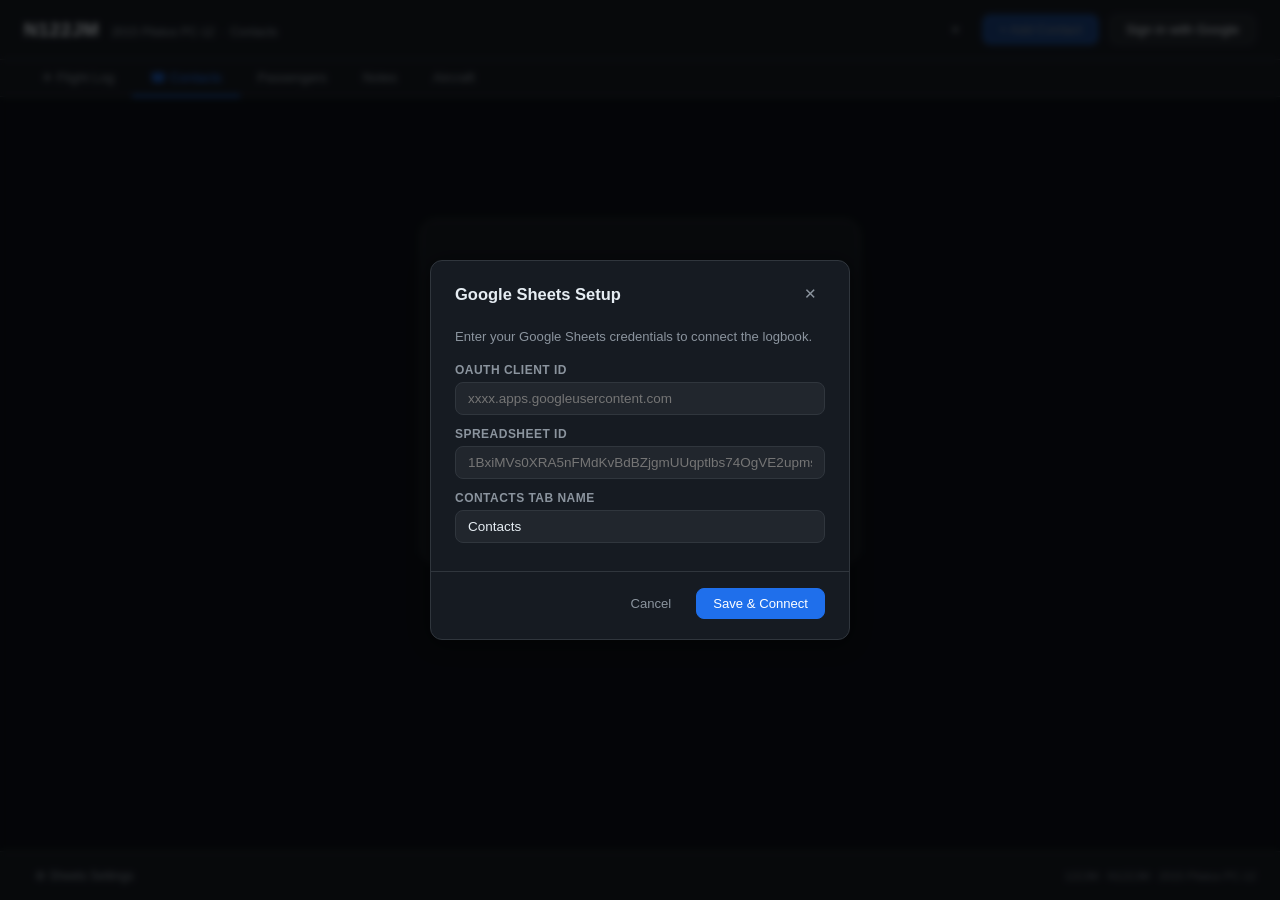
==== commit 1947990d: "your message" ====
--- a/contacts.html
+++ b/contacts.html
@@ -43,6 +43,7 @@
     <a href="contacts.html"   class="nav-tab active">&#9742; Contacts</a>
     <a href="passengers.html" class="nav-tab">Passengers</a>
     <a href="notes.html"      class="nav-tab">Notes</a>
+    <a href="aircraft.html"  class="nav-tab">Aircraft</a>
   </nav>
 
   <!-- ── Main ── -->
@@ -236,9 +237,11 @@
   </footer>
 
   <script src="js/config.js"></script>
+  <script src="js/utils.js"></script>
   <script src="js/airports.js"></script>
   <script src="js/auth.js"></script>
   <script src="js/sheets.js"></script>
+  <script src="js/bootstrap.js"></script>
   <script src="js/contacts-app.js"></script>
 </body>
 </html>
--- a/styles.css
+++ b/styles.css
@@ -174,6 +174,99 @@
 /* ── Dashboard ── */
 .dashboard { margin-bottom: 24px; }
 
+/* Dashboard collapse toggle */
+.dashboard-toggle {
+  display: flex;
+  align-items: center;
+  width: 100%;
+  background: var(--bg2);
+  border: 1px solid var(--border);
+  border-radius: var(--radius);
+  padding: 8px 16px;
+  cursor: pointer;
+  color: var(--text);
+  font-size: .85rem;
+  font-weight: 600;
+  transition: background .15s, border-color .15s;
+}
+.dashboard-toggle:hover { background: var(--bg3); border-color: var(--text3); }
+.dashboard-toggle-label { margin-right: 12px; white-space: nowrap; }
+.dashboard-toggle-summary {
+  flex: 1;
+  display: flex;
+  align-items: center;
+  gap: 6px;
+  overflow: hidden;
+  min-width: 0;
+}
+.dashboard-toggle-chevron {
+  font-size: .7rem;
+  color: var(--text3);
+  transition: transform .2s;
+  margin-left: 8px;
+  flex-shrink: 0;
+}
+.dashboard-toggle[aria-expanded="true"] .dashboard-toggle-chevron {
+  transform: rotate(180deg);
+}
+.dashboard-toggle[aria-expanded="true"] .dashboard-toggle-summary {
+  display: none;
+}
+
+/* Summary pills inside collapsed toggle */
+.dash-pill {
+  display: inline-flex;
+  align-items: center;
+  gap: 5px;
+  background: var(--bg3);
+  border-radius: 20px;
+  padding: 3px 10px;
+  font-size: .75rem;
+  white-space: nowrap;
+  border: 1px solid transparent;
+}
+.dash-pill-hobbs {
+  border-color: rgba(56,139,253,.35);
+  background: rgba(56,139,253,.08);
+}
+.dash-pill-label {
+  color: var(--text3);
+  font-weight: 500;
+  text-transform: uppercase;
+  font-size: .65rem;
+  letter-spacing: .04em;
+}
+.dash-pill-value {
+  color: var(--text);
+  font-weight: 700;
+  font-variant-numeric: tabular-nums;
+}
+.dash-pill-hobbs .dash-pill-value {
+  color: var(--primary-h);
+}
+html[data-theme="light"] .dash-pill-hobbs {
+  border-color: rgba(9,105,218,.3);
+  background: rgba(9,105,218,.07);
+}
+html[data-theme="light"] .dash-pill-hobbs .dash-pill-value {
+  color: var(--primary);
+}
+
+.dashboard-body {
+  overflow: hidden;
+  transition: max-height .25s ease, opacity .2s ease, margin-top .25s ease;
+}
+.dashboard-body.collapsed {
+  max-height: 0;
+  opacity: 0;
+  margin-top: 0;
+}
+.dashboard-body.expanded {
+  max-height: 800px;
+  opacity: 1;
+  margin-top: 14px;
+}
+
 /* Date range bar */
 .range-bar {
   display: flex;
@@ -401,6 +494,42 @@
 }
 .year-header-stats {
   font-size: .78rem;
+  font-weight: 400;
+  color: var(--text3);
+}
+
+/* ── Month section sub-headers ── */
+.month-header-row {
+  cursor: pointer;
+  user-select: none;
+  background: var(--bg2);
+}
+.month-header-row:hover { background: var(--bg3); }
+.month-header-row td {
+  padding: 5px 16px 5px 36px;   /* indented under year header */
+  border-bottom: 1px solid var(--border);
+}
+.month-header-inner {
+  display: flex;
+  align-items: center;
+  gap: 8px;
+}
+.month-header-arrow {
+  display: inline-block;
+  font-size: .55rem;
+  color: var(--text3);
+  transition: transform .18s;
+  width: 10px;
+  text-align: center;
+}
+.month-header-arrow.open { transform: rotate(90deg); }
+.month-header-label {
+  font-size: .82rem;
+  font-weight: 600;
+  color: var(--text2);
+}
+.month-header-stats {
+  font-size: .73rem;
   font-weight: 400;
   color: var(--text3);
 }
@@ -936,6 +1065,33 @@
   border-bottom: 1px solid var(--border);
 }
 
+/* Passengers: card view grid */
+.pax-rows-cards { padding: 12px 16px; }
+.pax-card-grid {
+  display: grid;
+  grid-template-columns: repeat(auto-fill, minmax(170px, 1fr));
+  gap: 10px;
+}
+.pax-card {
+  background: var(--bg3);
+  border: 1px solid var(--border);
+  border-radius: var(--radius);
+  padding: 12px 14px 10px;
+  display: flex;
+  flex-direction: column;
+  gap: 5px;
+  position: relative;
+  transition: background .1s;
+}
+.pax-card:hover   { background: color-mix(in srgb, var(--bg3) 60%, var(--bg2)); }
+.pax-card.selected { border-color: var(--primary); background: rgba(31,111,235,.08); }
+.pax-card-check  { position: absolute; top: 10px; right: 10px; cursor: pointer; accent-color: var(--primary); width: 14px; height: 14px; }
+.pax-card-name   { font-weight: 700; font-size: .88rem; padding-right: 20px; line-height: 1.3; }
+.pax-card-weight { font-family: "SF Mono","Consolas",monospace; font-size: .8rem; color: var(--primary-h); font-weight: 600; }
+.pax-card-detail { font-size: .72rem; color: var(--text3); }
+.pax-card-email  { overflow: hidden; text-overflow: ellipsis; white-space: nowrap; }
+.pax-card-actions { display: flex; gap: 3px; margin-top: 6px; padding-top: 6px; border-top: 1px solid var(--border); }
+
 /* Weight calculator bar */
 .weight-bar {
   position: fixed;
@@ -1016,12 +1172,25 @@
 }
 .notes-author-input:focus { border-color: var(--primary); }
 
-.notes-grid {
+/* Shared view-toggle button (used on Notes and Passengers pages) */
+.btn-view-toggle { min-width: 72px; }
+
+/* Notes: card view (multi-column grid) */
+.notes-view-cards {
   display: grid;
   grid-template-columns: repeat(auto-fill, minmax(340px, 1fr));
   gap: 14px;
   align-items: start;
 }
+
+/* Notes: list view (single-column feed, default) */
+.notes-view-list {
+  display: flex;
+  flex-direction: column;
+  gap: 6px;
+}
+.notes-view-list .note-card { padding: 11px 16px; gap: 6px; }
+.notes-view-list .note-meta { padding-top: 6px; }
 .notes-empty, .notes-loading {
   padding: 60px 20px;
   text-align: center;
@@ -1053,6 +1222,23 @@
 .note-body        { font-size: .85rem; color: var(--text2); line-height: 1.65; white-space: pre-wrap; word-break: break-word; }
 .note-body a      { color: var(--primary-h); text-decoration: none; }
 .note-body a:hover { text-decoration: underline; }
+
+/* Note body collapse/expand */
+.note-body-text     { white-space: pre-wrap; word-break: break-word; }
+.note-body-ellipsis { color: var(--text3); }
+.note-expand-btn {
+  display: block;
+  background: none;
+  border: none;
+  padding: 2px 0;
+  margin-top: 5px;
+  font-size: .78rem;
+  color: var(--primary);
+  cursor: pointer;
+  line-height: 1.4;
+}
+.note-expand-btn:hover { text-decoration: underline; }
+
 .note-meta        { display: flex; align-items: center; justify-content: space-between; gap: 8px; padding-top: 8px; border-top: 1px solid var(--border); }
 .note-byline      { font-size: .75rem; color: var(--text3); }
 .note-read-btn    { background: none; border: 1px solid var(--border); border-radius: 10px; color: var(--text3); cursor: pointer; font-size: .7rem; padding: 2px 9px; white-space: nowrap; transition: all .15s; }
@@ -1091,12 +1277,593 @@
 html[data-theme="light"] .weight-bar               { box-shadow: 0 -4px 20px rgba(0,0,0,.1); }
 html[data-theme="light"] .note-card.is-unread .note-title { color: var(--text); }
 
+/* ── Airport Range Lookup ── */
+.modal-lg   { max-width: 860px; }
+.modal-range { display: flex; flex-direction: column; max-height: 88vh; }
+
+/* Search bar */
+.rl-search-bar {
+  display: flex;
+  align-items: center;
+  gap: 12px;
+  padding: 12px 24px;
+  border-bottom: 1px solid var(--border);
+  flex-shrink: 0;
+}
+.rl-search-input {
+  flex: 1;
+  background: var(--bg3);
+  border: 1px solid var(--border);
+  border-radius: var(--radius);
+  color: var(--text);
+  padding: 8px 14px;
+  font-size: .925rem;
+  outline: none;
+  transition: border-color .15s;
+}
+.rl-search-input:focus { border-color: var(--primary); }
+.rl-count {
+  font-size: .8rem;
+  color: var(--text3);
+  white-space: nowrap;
+}
+
+/* Table */
+#range-list-view { display: flex; flex-direction: column; overflow: hidden; min-height: 0; flex: 1; }
+.rl-table-wrap { overflow-y: auto; flex: 1; }
+.rl-table {
+  width: 100%;
+  border-collapse: collapse;
+  font-size: .875rem;
+}
+.rl-table thead { background: var(--bg3); position: sticky; top: 0; z-index: 1; }
+.rl-table th {
+  padding: 9px 14px;
+  text-align: left;
+  font-weight: 600;
+  font-size: .72rem;
+  text-transform: uppercase;
+  letter-spacing: .05em;
+  color: var(--text2);
+  border-bottom: 1px solid var(--border);
+}
+.rl-th-code { width: 90px; }
+.rl-th-rwy  { width: 110px; }
+.rl-table td { padding: 8px 14px; border-bottom: 1px solid var(--border); vertical-align: middle; }
+.rl-table tr:last-child td { border-bottom: none; }
+.rl-row { cursor: pointer; transition: background .1s; }
+.rl-row:hover { background: rgba(255,255,255,.04); }
+html[data-theme="light"] .rl-row:hover { background: rgba(0,0,0,.04); }
+
+.rl-code-chip {
+  display: inline-block;
+  background: rgba(56,139,253,.15);
+  color: var(--primary-h);
+  border: 1px solid rgba(56,139,253,.25);
+  border-radius: 5px;
+  padding: 2px 8px;
+  font-size: .8rem;
+  font-weight: 700;
+  font-family: monospace;
+  letter-spacing: .03em;
+}
+html[data-theme="light"] .rl-code-chip {
+  background: rgba(9,105,218,.1);
+  border-color: rgba(9,105,218,.2);
+  color: var(--primary);
+}
+.rl-name-cell { color: var(--text); }
+.rl-city-cell { color: var(--text2); font-size: .825rem; }
+.rl-rwy-cell  { color: var(--text2); }
+
+.rl-empty-row { padding: 32px; text-align: center; color: var(--text3); }
+
+.rl-more-note {
+  font-size: .78rem;
+  color: var(--text3);
+  text-align: center;
+  padding: 8px 16px;
+  border-top: 1px solid var(--border);
+  flex-shrink: 0;
+}
+.rl-hint {
+  font-size: .75rem;
+  color: var(--text3);
+  text-align: center;
+  padding: 6px 16px 10px;
+  flex-shrink: 0;
+}
+
+/* Detail view */
+#range-detail-view {
+  padding: 0 24px 24px;
+  overflow-y: auto;
+  flex: 1;
+}
+.rl-detail-topbar {
+  display: flex;
+  justify-content: space-between;
+  align-items: center;
+  padding: 14px 0 16px;
+  border-bottom: 1px solid var(--border);
+  margin-bottom: 20px;
+}
+/* External links under airport name */
+.rl-detail-links { display: flex; gap: 12px; margin-top: 6px; }
+.rl-ext-link {
+  font-size: .78rem;
+  color: var(--primary-h);
+  text-decoration: none;
+  transition: color .15s;
+}
+.rl-ext-link:hover { color: var(--text); text-decoration: underline; }
+.rl-detail-card { display: flex; flex-direction: column; gap: 24px; }
+
+.rl-detail-hero {
+  display: flex;
+  align-items: flex-start;
+  gap: 16px;
+}
+.rl-detail-code-badge {
+  background: rgba(56,139,253,.15);
+  color: var(--primary-h);
+  border: 1px solid rgba(56,139,253,.3);
+  border-radius: 8px;
+  padding: 10px 16px;
+  font-size: 1.4rem;
+  font-weight: 800;
+  font-family: monospace;
+  letter-spacing: .06em;
+  flex-shrink: 0;
+}
+html[data-theme="light"] .rl-detail-code-badge {
+  background: rgba(9,105,218,.1);
+  border-color: rgba(9,105,218,.25);
+  color: var(--primary);
+}
+.rl-detail-hero-text { display: flex; flex-direction: column; gap: 4px; padding-top: 4px; }
+.rl-detail-airport-name { font-size: 1.15rem; font-weight: 600; }
+.rl-detail-location { font-size: .9rem; color: var(--text2); }
+
+.rl-detail-stats {
+  display: grid;
+  grid-template-columns: repeat(3, 1fr);
+  gap: 12px;
+}
+.rl-stat {
+  background: var(--bg3);
+  border: 1px solid var(--border);
+  border-radius: var(--radius);
+  padding: 12px 16px;
+  display: flex;
+  flex-direction: column;
+  gap: 4px;
+}
+.rl-stat-label { font-size: .72rem; text-transform: uppercase; letter-spacing: .05em; color: var(--text3); }
+.rl-stat-value { font-size: 1.1rem; font-weight: 600; color: var(--text); }
+
+.rl-detail-section { display: flex; flex-direction: column; gap: 10px; }
+.rl-section-label {
+  font-size: .72rem;
+  text-transform: uppercase;
+  letter-spacing: .05em;
+  color: var(--text3);
+  font-weight: 600;
+}
+.rl-nearby-chips { display: flex; flex-wrap: wrap; gap: 6px; }
+.rl-nearby-chip {
+  background: var(--bg3);
+  border: 1px solid var(--border);
+  border-radius: 20px;
+  padding: 3px 11px;
+  font-size: .8rem;
+  color: var(--text2);
+}
+.rl-no-nearby { font-size: .85rem; color: var(--text3); font-style: italic; }
+
+.rl-notes-placeholder {
+  font-size: .875rem;
+  color: var(--text3);
+  font-style: italic;
+  padding: 14px 16px;
+  background: var(--bg3);
+  border: 1px dashed var(--border);
+  border-radius: var(--radius);
+}
+.rl-notes-textarea {
+  width: 100%;
+  min-height: 72px;
+  padding: 12px 14px;
+  font-size: .875rem;
+  font-family: var(--font);
+  color: var(--text);
+  background: var(--bg3);
+  border: 1px solid var(--border);
+  border-radius: var(--radius);
+  resize: vertical;
+  outline: none;
+  transition: border-color .15s;
+}
+.rl-notes-textarea:focus { border-color: var(--primary); }
+.rl-notes-textarea::placeholder { color: var(--text3); }
+.rl-notes-status {
+  display: inline-block;
+  font-size: .75rem;
+  margin-top: 4px;
+  min-height: 1.2em;
+  transition: opacity .2s;
+}
+.rl-notes-saving { color: var(--text3); }
+.rl-notes-saved  { color: var(--success); opacity: 0; }
+.rl-notes-saved.visible { opacity: 1; }
+.rl-notes-error  { color: var(--danger); }
+
+/* Copy success flash */
+.rl-copied {
+  background: var(--success) !important;
+  border-color: var(--success) !important;
+  color: #fff !important;
+}
+
+/* ── Aircraft Page ── */
+
+.ac-section {
+  background: var(--bg2);
+  border: 1px solid var(--border);
+  border-radius: var(--radius);
+  margin-bottom: 16px;
+  overflow: hidden;
+}
+
+.ac-section-toggle {
+  display: flex;
+  align-items: center;
+  gap: 10px;
+  width: 100%;
+  padding: 16px 20px;
+  background: none;
+  border: none;
+  color: var(--text);
+  font: inherit;
+  font-size: 1rem;
+  font-weight: 600;
+  cursor: pointer;
+  transition: background .15s;
+}
+.ac-section-toggle:hover { background: var(--bg3); }
+
+.ac-section-icon { font-size: 1.15rem; }
+.ac-section-title { flex: 1; text-align: left; }
+
+.ac-section-chevron {
+  font-size: .75rem;
+  color: var(--text3);
+  transition: transform .2s;
+}
+.ac-section-toggle[aria-expanded="false"] .ac-section-chevron {
+  transform: rotate(-90deg);
+}
+
+.ac-section-body {
+  padding: 0 20px 20px;
+  transition: max-height .3s ease, opacity .2s ease, padding .2s ease;
+  max-height: 2000px;
+  opacity: 1;
+  overflow: hidden;
+}
+.ac-section-body.ac-collapsed {
+  max-height: 0;
+  opacity: 0;
+  padding-top: 0;
+  padding-bottom: 0;
+}
+
+/* ── Aircraft ID bar ── */
+.ac-id-bar {
+  display: flex;
+  align-items: center;
+  gap: 12px;
+  flex-wrap: wrap;
+  margin-bottom: 20px;
+  padding: 12px 16px;
+  background: var(--bg3);
+  border-radius: var(--radius);
+}
+.ac-id-reg {
+  font-size: 1.4rem;
+  font-weight: 700;
+  color: var(--primary);
+  letter-spacing: .04em;
+}
+.ac-id-detail {
+  font-size: .85rem;
+  color: var(--text2);
+}
+
+/* ── Sub headings ── */
+.ac-sub-heading {
+  font-size: .8rem;
+  font-weight: 600;
+  text-transform: uppercase;
+  letter-spacing: .06em;
+  color: var(--text3);
+  margin: 20px 0 10px;
+}
+.ac-sub-heading:first-child { margin-top: 0; }
+
+/* ── V-Speeds grid ── */
+.ac-vspeeds-grid {
+  display: grid;
+  grid-template-columns: repeat(auto-fill, minmax(120px, 1fr));
+  gap: 8px;
+}
+.ac-vspeed {
+  display: flex;
+  flex-direction: column;
+  align-items: center;
+  gap: 2px;
+  padding: 10px 8px;
+  background: var(--bg3);
+  border-radius: 6px;
+  border-left: 3px solid var(--border);
+}
+.ac-vspeed-caution { border-left-color: var(--amber); }
+.ac-vspeed-good    { border-left-color: var(--success); }
+.ac-vspeed-danger  { border-left-color: var(--danger); }
+
+.ac-vspeed-name {
+  font-size: .7rem;
+  font-weight: 600;
+  color: var(--text2);
+  text-transform: uppercase;
+}
+.ac-vspeed-val {
+  font-size: 1.15rem;
+  font-weight: 700;
+  color: var(--text);
+}
+.ac-vspeed-note {
+  font-size: .65rem;
+  color: var(--text3);
+}
+
+/* ── Spec tables ── */
+.ac-spec-table {
+  width: 100%;
+  border-collapse: collapse;
+}
+.ac-spec-table td {
+  padding: 8px 12px;
+  font-size: .85rem;
+  border-bottom: 1px solid var(--border);
+}
+.ac-spec-table td:first-child {
+  color: var(--text2);
+  width: 45%;
+  white-space: nowrap;
+}
+.ac-spec-table td:last-child {
+  color: var(--text);
+  font-weight: 500;
+}
+.ac-spec-table tr:last-child td { border-bottom: none; }
+
+/* ── Badge ── */
+.ac-badge-info {
+  display: inline-block;
+  font-size: .65rem;
+  font-weight: 600;
+  text-transform: none;
+  letter-spacing: .02em;
+  padding: 2px 8px;
+  border-radius: 10px;
+  background: var(--primary);
+  color: #fff;
+  vertical-align: middle;
+  margin-left: 6px;
+}
+
+/* ── Disclaimer ── */
+.ac-disclaimer {
+  font-size: .72rem;
+  color: var(--text3);
+  font-style: italic;
+  margin-top: 16px;
+}
+
+/* ── Auth gate ── */
+.ac-auth-gate {
+  padding: 24px;
+  text-align: center;
+  color: var(--text3);
+  font-size: .9rem;
+}
+
+/* ── Editable fields ── */
+.ac-field-row {
+  display: grid;
+  grid-template-columns: 1fr 1fr;
+  gap: 16px;
+  margin-bottom: 16px;
+}
+.ac-field-group {
+  display: flex;
+  flex-direction: column;
+}
+.ac-field-full { grid-column: 1 / -1; }
+
+.ac-field-group label {
+  font-size: .78rem;
+  font-weight: 600;
+  color: var(--text2);
+  margin-bottom: 6px;
+}
+.ac-field-input {
+  padding: 8px 12px;
+  background: var(--bg);
+  border: 1px solid var(--border);
+  border-radius: 6px;
+  color: var(--text);
+  font: inherit;
+  font-size: .88rem;
+  transition: border-color .15s;
+}
+.ac-field-input:focus {
+  outline: none;
+  border-color: var(--primary);
+}
+.ac-field-readonly {
+  color: var(--text2);
+  cursor: default;
+}
+
+.ac-field-textarea {
+  padding: 8px 12px;
+  background: var(--bg);
+  border: 1px solid var(--border);
+  border-radius: 6px;
+  color: var(--text);
+  font: inherit;
+  font-size: .85rem;
+  resize: vertical;
+  min-height: 80px;
+  transition: border-color .15s;
+}
+.ac-field-textarea:focus {
+  outline: none;
+  border-color: var(--primary);
+}
+
+.ac-field-hint {
+  font-size: .7rem;
+  color: var(--text3);
+  margin-top: 4px;
+}
+
+.ac-field-status {
+  display: inline-block;
+  font-size: .72rem;
+  min-height: 1.2em;
+  margin-top: 4px;
+  transition: opacity .2s;
+}
+.ac-field-saving { color: var(--text3); }
+.ac-field-saved  { color: var(--success); }
+.ac-field-error  { color: var(--danger); }
+
+/* ── Date badges ── */
+.ac-date-badge {
+  display: inline-block;
+  font-size: .68rem;
+  font-weight: 600;
+  padding: 2px 8px;
+  border-radius: 10px;
+  margin-top: 4px;
+}
+.ac-date-overdue  { background: var(--danger);  color: #fff; }
+.ac-date-soon     { background: var(--amber);   color: #000; }
+.ac-date-upcoming { background: var(--bg3);     color: var(--amber); }
+.ac-date-ok       { background: var(--bg3);     color: var(--text3); }
+
 /* ── Responsive ── */
+/* ── Mobile Floating Action Button ── */
+.fab-log-flight { display: none; }   /* desktop: hidden */
+
 @media (max-width: 640px) {
-  .app-main { padding: 12px; }
+
+  /* ── Header ── */
+  .app-header  { padding: 0 16px; height: 52px; }
+  .header-subtitle { display: none; }          /* hide "2015 Pilatus PC-12 · Flight Logbook" */
+  #btn-add-flight  { display: none; }          /* replaced by FAB on mobile */
+
+  /* ── Nav tabs — horizontally scrollable, no visible scrollbar ── */
+  .app-nav { padding: 0 8px; overflow-x: auto; -webkit-overflow-scrolling: touch; scrollbar-width: none; }
+  .app-nav::-webkit-scrollbar { display: none; }
+  .nav-tab  { padding: 10px 14px; font-size: .8rem; }
+
+  /* ── Main ── */
+  .app-main { padding: 12px; padding-bottom: 100px; }  /* room for FAB */
+
+  /* ── Dashboard ── */
+  .dashboard-grid { grid-template-columns: repeat(2, 1fr); }
+  .partner-grid   { grid-template-columns: 1fr; }
+  .range-bar      { gap: 6px; }
+  .range-btn      { padding: 5px 10px; font-size: .78rem; }
+  .dashboard-toggle-summary { gap: 4px; }
+  .dash-pill { padding: 2px 7px; font-size: .7rem; }
+  .dash-pill-label { font-size: .6rem; }
+  #pill-landings { display: none; }
+
+  /* ── Controls bar — stack vertically ── */
+  .controls-bar  { flex-direction: column; align-items: stretch; gap: 8px; }
+  .controls-left { flex-direction: column; gap: 8px; }
+  .search-input  { width: 100%; }
+  .filter-select { width: 100%; }
+
+  /* ── Auth card ── */
+  .auth-card { padding: 32px 24px; }
+
+  /* ── Forms — single column, large tap targets ── */
   .form-row { grid-template-columns: 1fr; }
-  .search-input { width: 100%; }
-  .auth-card { padding: 32px 24px; }
-  .partner-grid { grid-template-columns: 1fr; }
-  .dashboard-grid { grid-template-columns: repeat(2, 1fr); }
-}
+  .form-group input,
+  .form-group select,
+  .form-group textarea {
+    padding: 12px 14px;
+    font-size: 1rem;
+    min-height: 48px;
+  }
+  .form-group textarea { min-height: 120px; }
+
+  /* ── Modal — slide up from bottom, full-width sheet ── */
+  .modal-overlay  { align-items: flex-end; padding: 0; }
+  .modal          { border-radius: 16px 16px 0 0; max-width: 100%; max-height: 92vh; }
+  .modal-sm       { max-width: 100%; }
+  .modal-header   { padding: 18px 20px 0; }
+  .modal-body     { padding: 16px 20px; }
+  .modal-footer   { flex-direction: column-reverse; padding: 12px 20px 24px; gap: 8px; }
+  .modal-footer .btn {
+    width: 100%;
+    justify-content: center;
+    padding: 14px;
+    font-size: 1rem;
+  }
+
+  /* ── Floating Action Button (Log Flight) ── */
+  .fab-log-flight {
+    display: flex;
+    align-items: center;
+    justify-content: center;
+    gap: 6px;
+    position: fixed;
+    bottom: 24px;
+    right: 20px;
+    z-index: 150;
+    background: var(--primary);
+    color: #fff;
+    border: none;
+    border-radius: 32px;
+    padding: 15px 26px;
+    font-size: 1rem;
+    font-weight: 700;
+    letter-spacing: .01em;
+    box-shadow: 0 4px 20px rgba(0,0,0,.45);
+    cursor: pointer;
+    transition: opacity .15s, transform .12s;
+  }
+  .fab-log-flight:not(:disabled):active { transform: scale(.95); opacity: .9; }
+  .fab-log-flight:disabled { background: var(--text3); cursor: not-allowed; opacity: .6; }
+
+  /* ── Range lookup — mobile overrides ── */
+  .rl-th-rwy   { display: none; }
+  .rl-rwy-cell { display: none; }
+  .rl-name-cell { max-width: 140px; overflow: hidden; text-overflow: ellipsis; white-space: nowrap; }
+  .rl-detail-stats { grid-template-columns: 1fr 1fr; }
+
+  /* ── Aircraft page mobile ── */
+  .ac-field-row { grid-template-columns: 1fr; }
+  .ac-vspeeds-grid { grid-template-columns: repeat(3, 1fr); }
+  .ac-spec-table td:first-child { width: auto; }
+  .ac-id-bar { flex-direction: column; align-items: flex-start; gap: 4px; }
+  .ac-section-toggle { padding: 14px 16px; }
+  .ac-section-body { padding: 0 16px 16px; }
+}
